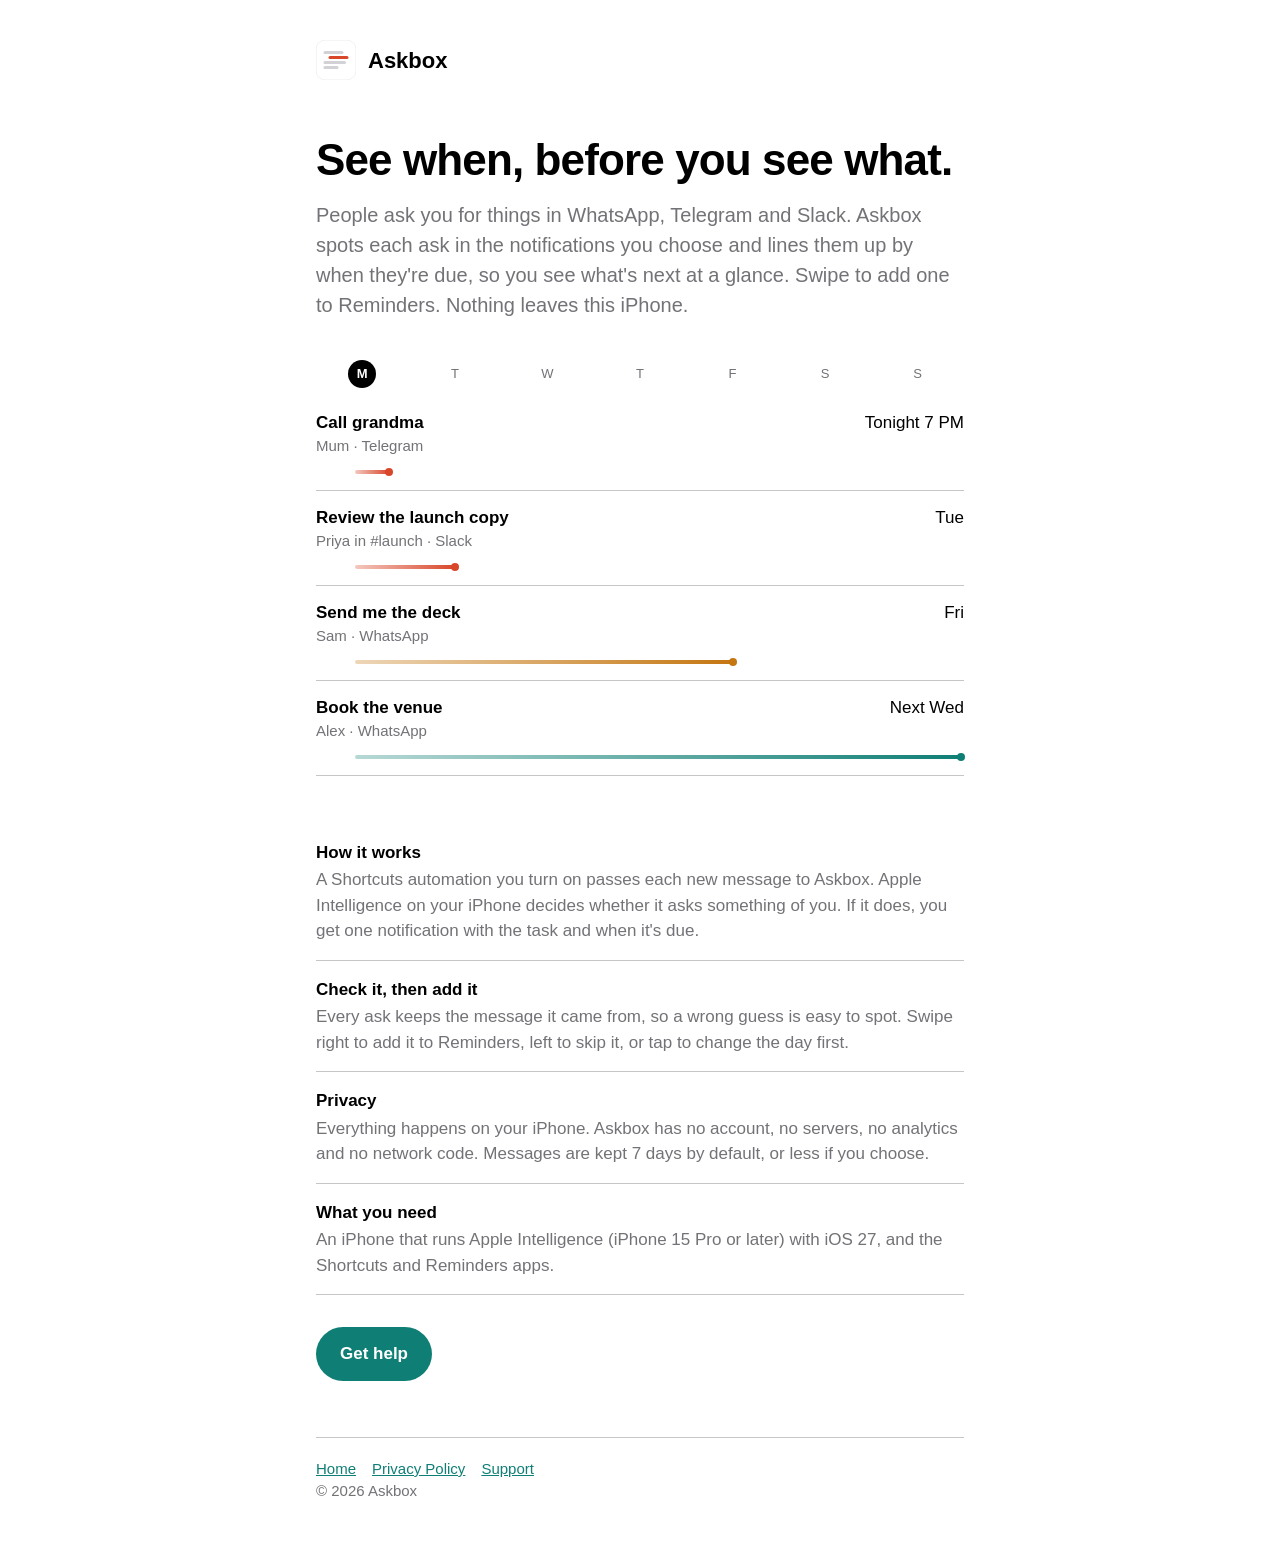
==== index.html @ f6b9e5f7 "Update site" ====
<!doctype html>
<html lang="en">
<head>
<meta charset="utf-8">
<meta name="viewport" content="width=device-width, initial-scale=1">
<title>Askbox: see when, before you see what</title>
<meta name="description" content="Askbox spots when someone in your chats asks you to do something and lines it up by when it's due. Swipe to add it to Reminders. On your iPhone, nowhere else.">
<meta property="og:title" content="Askbox: see when, before you see what">
<meta property="og:description" content="Askbox spots when someone in your chats asks you to do something and lines it up by when it's due. Swipe to add it to Reminders. On your iPhone, nowhere else.">
<meta property="og:image" content="https://riaz37.github.io/askbox/og-image.png">
<meta property="og:type" content="website">
<meta name="twitter:card" content="summary_large_image">
<meta name="color-scheme" content="light dark">
<link rel="icon" href="favicon.png">
<link rel="apple-touch-icon" href="apple-touch-icon.png">
<link rel="stylesheet" href="style.css">
</head>
<body>
<main>
<header><a href="./"><img class="mark-light" src="mark.svg" alt=""><img class="mark-dark" src="mark-dark.svg" alt=""><span>Askbox</span></a></header>
<h1>See when, before you see what.</h1>
<p class="lead">People ask you for things in WhatsApp, Telegram and Slack. Askbox spots each ask in the notifications you choose and lines them up by when they're due, so you see what's next at a glance. Swipe to add one to Reminders. Nothing leaves this iPhone.</p>
<section class="week" aria-label="Example: four asks on this week">
  <div class="axis" aria-hidden="true"><span class="today">M</span><span>T</span><span>W</span><span>T</span><span>F</span><span>S</span><span>S</span></div>
  <div class="ask">
    <div class="ask-head"><span class="ask-title">Call grandma</span><span class="ask-due">Tonight 7 PM</span></div>
    <p class="ask-from">Mum · Telegram</p>
    <div class="bar soon" aria-hidden="true"><i style="--from: 0.06; --to: 0.113"></i></div>
  </div>
  <div class="ask">
    <div class="ask-head"><span class="ask-title">Review the launch copy</span><span class="ask-due">Tue</span></div>
    <p class="ask-from">Priya in #launch · Slack</p>
    <div class="bar soon" aria-hidden="true"><i style="--from: 0.06; --to: 0.214"></i></div>
  </div>
  <div class="ask">
    <div class="ask-head"><span class="ask-title">Send me the deck</span><span class="ask-due">Fri</span></div>
    <p class="ask-from">Sam · WhatsApp</p>
    <div class="bar mid" aria-hidden="true"><i style="--from: 0.06; --to: 0.643"></i></div>
  </div>
  <div class="ask">
    <div class="ask-head"><span class="ask-title">Book the venue</span><span class="ask-due">Next Wed</span></div>
    <p class="ask-from">Alex · WhatsApp</p>
    <div class="bar later" aria-hidden="true"><i style="--from: 0.06; --to: 0.995"></i></div>
  </div>
</section>
<div class="cards">
  <div class="card"><h3>How it works</h3><p>A Shortcuts automation you turn on passes each new message to Askbox. Apple Intelligence on your iPhone decides whether it asks something of you. If it does, you get one notification with the task and when it's due.</p></div>
  <div class="card"><h3>Check it, then add it</h3><p>Every ask keeps the message it came from, so a wrong guess is easy to spot. Swipe right to add it to Reminders, left to skip it, or tap to change the day first.</p></div>
  <div class="card"><h3>Privacy</h3><p>Everything happens on your iPhone. Askbox has no account, no servers, no analytics and no network code. Messages are kept 7 days by default, or less if you choose.</p></div>
  <div class="card"><h3>What you need</h3><p>An iPhone that runs Apple Intelligence (iPhone 15 Pro or later) with iOS 27, and the Shortcuts and Reminders apps.</p></div>
</div>
<p><a class="button" href="support.html">Get help</a></p>
<footer><a href="./">Home</a><a href="privacy.html">Privacy Policy</a><a href="support.html">Support</a><br>© 2026 Askbox</footer>
</main>
</body>
</html>
---- style.css ----
/* Askbox site: plain iOS type and colors, heat colors only where they mean time (DESIGN.md, Time First). */
:root {
  --bg: #FFFFFF; --grouped: #F2F2F7; --label: #000000; --label2: rgba(60, 60, 67, 0.72); --separator: #C6C6C8;
  --track: #E5E5EA; --soon: #D9472B; --mid: #C47610; --later: #0F7F75; --tint: #0F7F75; --on-tint: #FFFFFF;
}
@media (prefers-color-scheme: dark) {
  :root {
    --bg: #000000; --grouped: #1C1C1E; --label: #FFFFFF; --label2: rgba(235, 235, 245, 0.7); --separator: #38383A;
    --track: #2C2C2E; --soon: #FF7356; --mid: #FFB54D; --later: #2BB3A5; --tint: #2BB3A5; --on-tint: #00201D;
  }
  .mark-light { display: none; }
}
@media (prefers-color-scheme: light) { .mark-dark { display: none; } }
@media (prefers-contrast: more) {
  :root { --label2: rgba(60, 60, 67, 0.9); --soon: #B8361E; --mid: #9A5B00; --later: #0A6E65; --tint: #0A6E65; }
  @media (prefers-color-scheme: dark) {
    :root { --label2: rgba(235, 235, 245, 0.85); --soon: #FF9A82; --mid: #FFCF80; --later: #5ED6C8; --tint: #5ED6C8; }
  }
}
* { box-sizing: border-box; }
body {
  margin: 0; background: var(--bg); color: var(--label);
  font: 17px/1.5 -apple-system, BlinkMacSystemFont, "SF Pro Text", "Segoe UI", Roboto, sans-serif;
  -webkit-font-smoothing: antialiased;
}
main { max-width: 680px; margin: 0 auto; padding: 40px 16px 64px; }
header { margin-bottom: 48px; }
header a { display: inline-flex; align-items: center; gap: 12px; color: inherit; text-decoration: none; }
header img { width: 40px; height: 40px; }
header span { font-size: 22px; font-weight: 600; }
h1 { font-weight: 700; font-size: clamp(34px, 8vw, 44px); line-height: 1.1; letter-spacing: -0.02em; margin: 0 0 16px; }
h2 { font-weight: 700; font-size: 22px; margin: 40px 0 8px; }
h3 { margin: 0 0 2px; font-size: 17px; font-weight: 600; }
p, li { color: var(--label2); }
strong { color: var(--label); }
a { color: var(--tint); }
.lead { font-size: 20px; margin: 0 0 40px; }

/* The week: asks as bars on one shared Monday-to-Sunday axis, like the app's Asks list. */
.week { margin: 0 0 48px; }
.axis, .bar { display: grid; grid-template-columns: repeat(7, 1fr); }
.axis { margin-bottom: 8px; }
.axis span { text-align: center; font-size: 13px; color: var(--label2); line-height: 28px; }
.axis .today { color: var(--bg); background: var(--label); border-radius: 50%; width: 28px; margin: 0 auto; font-weight: 600; }
.ask { padding: 14px 0; border-bottom: 0.5px solid var(--separator); }
.ask-head { display: flex; justify-content: space-between; gap: 12px; }
.ask-title { font-weight: 600; color: var(--label); }
.ask-due { font-variant-numeric: tabular-nums; color: var(--label); white-space: nowrap; }
.ask-from { font-size: 15px; color: var(--label2); margin: 0 0 10px; }
.bar { position: relative; height: 8px; }
.bar i {
  position: absolute; top: 2px; height: 4px; border-radius: 2px;
  left: calc(var(--from) * 100%); width: calc((var(--to) - var(--from)) * 100%);
  background: linear-gradient(to right, color-mix(in srgb, var(--c) 30%, transparent), var(--c));
}
.bar i::after {
  content: ""; position: absolute; right: -4px; top: -2px; width: 8px; height: 8px; border-radius: 50%; background: var(--c);
}
.soon { --c: var(--soon); } .mid { --c: var(--mid); } .later { --c: var(--later); }

/* Facts as plain grouped rows, no cards. */
.cards { margin: 32px 0; border-top: 0.5px solid var(--separator); }
.week + .cards { border-top: 0; margin-top: 0; }
.card { padding: 16px 0; border-bottom: 0.5px solid var(--separator); }
.card p { margin: 0; }
.button {
  display: inline-block; background: var(--tint); color: var(--on-tint); font-weight: 600; text-decoration: none;
  padding: 14px 24px; border-radius: 999px; min-height: 44px;
}
footer { margin-top: 56px; padding-top: 20px; border-top: 0.5px solid var(--separator); font-size: 15px; color: var(--label2); }
footer a { margin-right: 16px; }
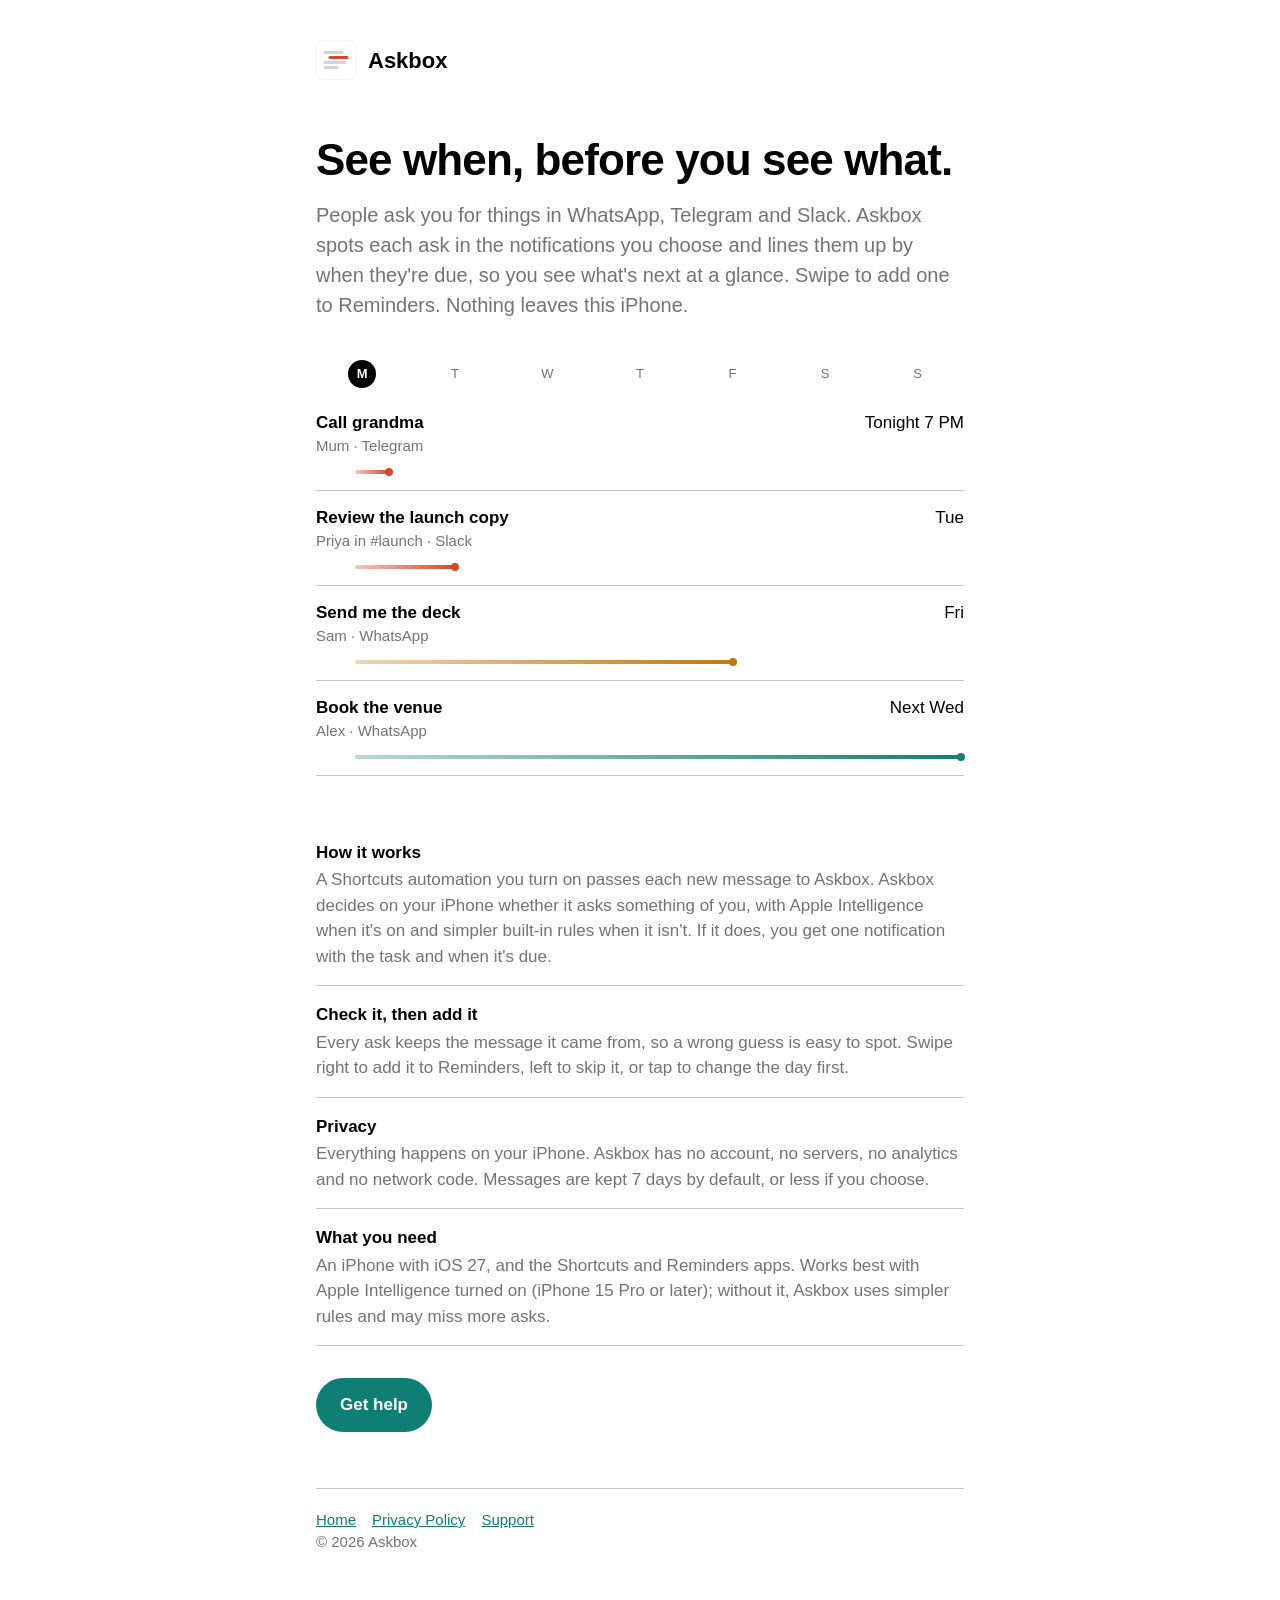
==== commit 872146b1: "Update site" ====
--- a/index.html
+++ b/index.html
@@ -44,10 +44,10 @@
   </div>
 </section>
 <div class="cards">
-  <div class="card"><h3>How it works</h3><p>A Shortcuts automation you turn on passes each new message to Askbox. Apple Intelligence on your iPhone decides whether it asks something of you. If it does, you get one notification with the task and when it's due.</p></div>
+  <div class="card"><h3>How it works</h3><p>A Shortcuts automation you turn on passes each new message to Askbox. Askbox decides on your iPhone whether it asks something of you, with Apple Intelligence when it's on and simpler built-in rules when it isn't. If it does, you get one notification with the task and when it's due.</p></div>
   <div class="card"><h3>Check it, then add it</h3><p>Every ask keeps the message it came from, so a wrong guess is easy to spot. Swipe right to add it to Reminders, left to skip it, or tap to change the day first.</p></div>
   <div class="card"><h3>Privacy</h3><p>Everything happens on your iPhone. Askbox has no account, no servers, no analytics and no network code. Messages are kept 7 days by default, or less if you choose.</p></div>
-  <div class="card"><h3>What you need</h3><p>An iPhone that runs Apple Intelligence (iPhone 15 Pro or later) with iOS 27, and the Shortcuts and Reminders apps.</p></div>
+  <div class="card"><h3>What you need</h3><p>An iPhone with iOS 27, and the Shortcuts and Reminders apps. Works best with Apple Intelligence turned on (iPhone 15 Pro or later); without it, Askbox uses simpler rules and may miss more asks.</p></div>
 </div>
 <p><a class="button" href="support.html">Get help</a></p>
 <footer><a href="./">Home</a><a href="privacy.html">Privacy Policy</a><a href="support.html">Support</a><br>© 2026 Askbox</footer>
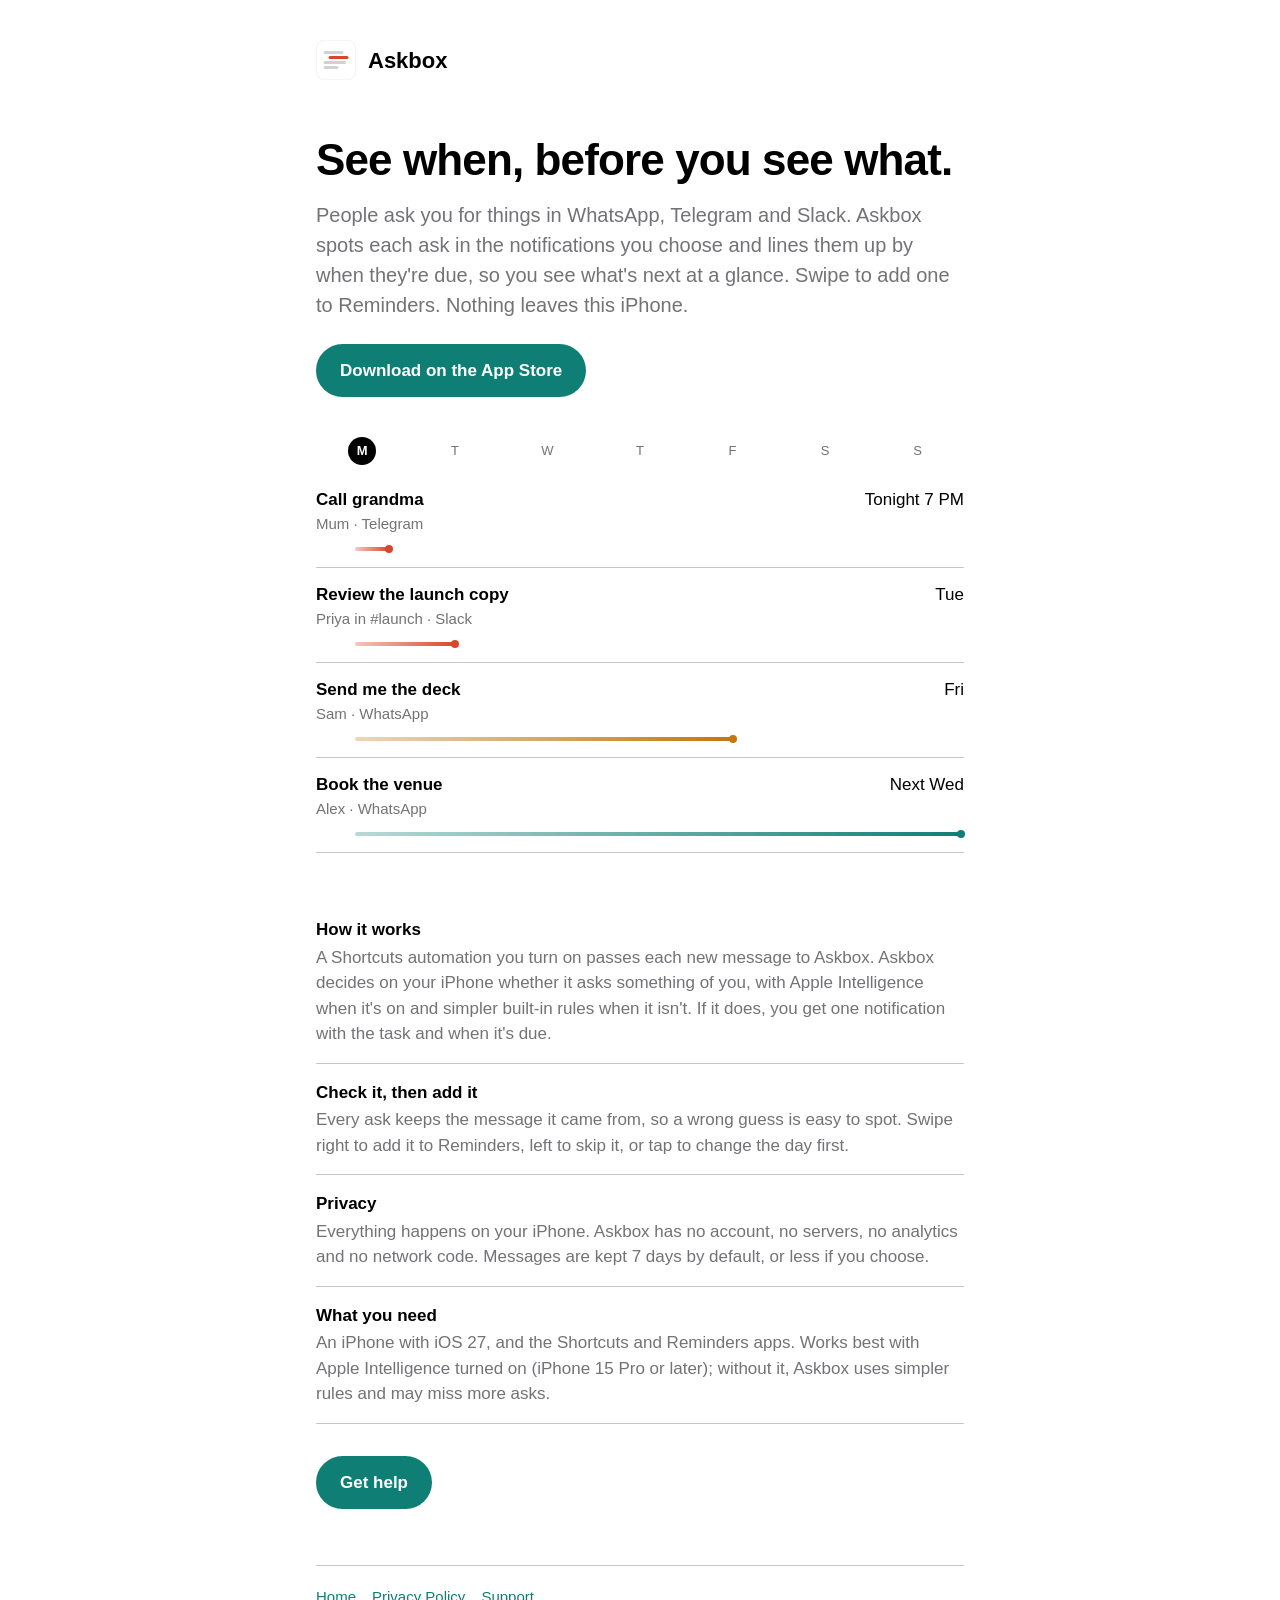
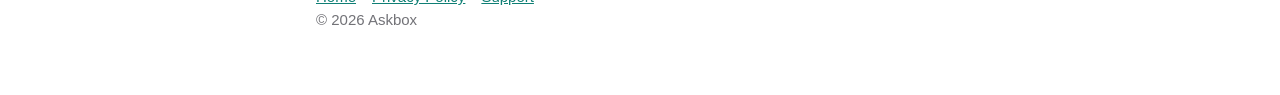
==== commit dd216f2b: "Update site" ====
--- a/index.html
+++ b/index.html
@@ -20,6 +20,7 @@
 <header><a href="./"><img class="mark-light" src="mark.svg" alt=""><img class="mark-dark" src="mark-dark.svg" alt=""><span>Askbox</span></a></header>
 <h1>See when, before you see what.</h1>
 <p class="lead">People ask you for things in WhatsApp, Telegram and Slack. Askbox spots each ask in the notifications you choose and lines them up by when they're due, so you see what's next at a glance. Swipe to add one to Reminders. Nothing leaves this iPhone.</p>
+<p class="download"><a class="button" href="https://apps.apple.com/app/id6828984744">Download on the App Store</a></p>
 <section class="week" aria-label="Example: four asks on this week">
   <div class="axis" aria-hidden="true"><span class="today">M</span><span>T</span><span>W</span><span>T</span><span>F</span><span>S</span><span>S</span></div>
   <div class="ask">
--- a/style.css
+++ b/style.css
@@ -67,5 +67,6 @@
   display: inline-block; background: var(--tint); color: var(--on-tint); font-weight: 600; text-decoration: none;
   padding: 14px 24px; border-radius: 999px; min-height: 44px;
 }
+.download { margin: -16px 0 40px; }
 footer { margin-top: 56px; padding-top: 20px; border-top: 0.5px solid var(--separator); font-size: 15px; color: var(--label2); }
 footer a { margin-right: 16px; }
